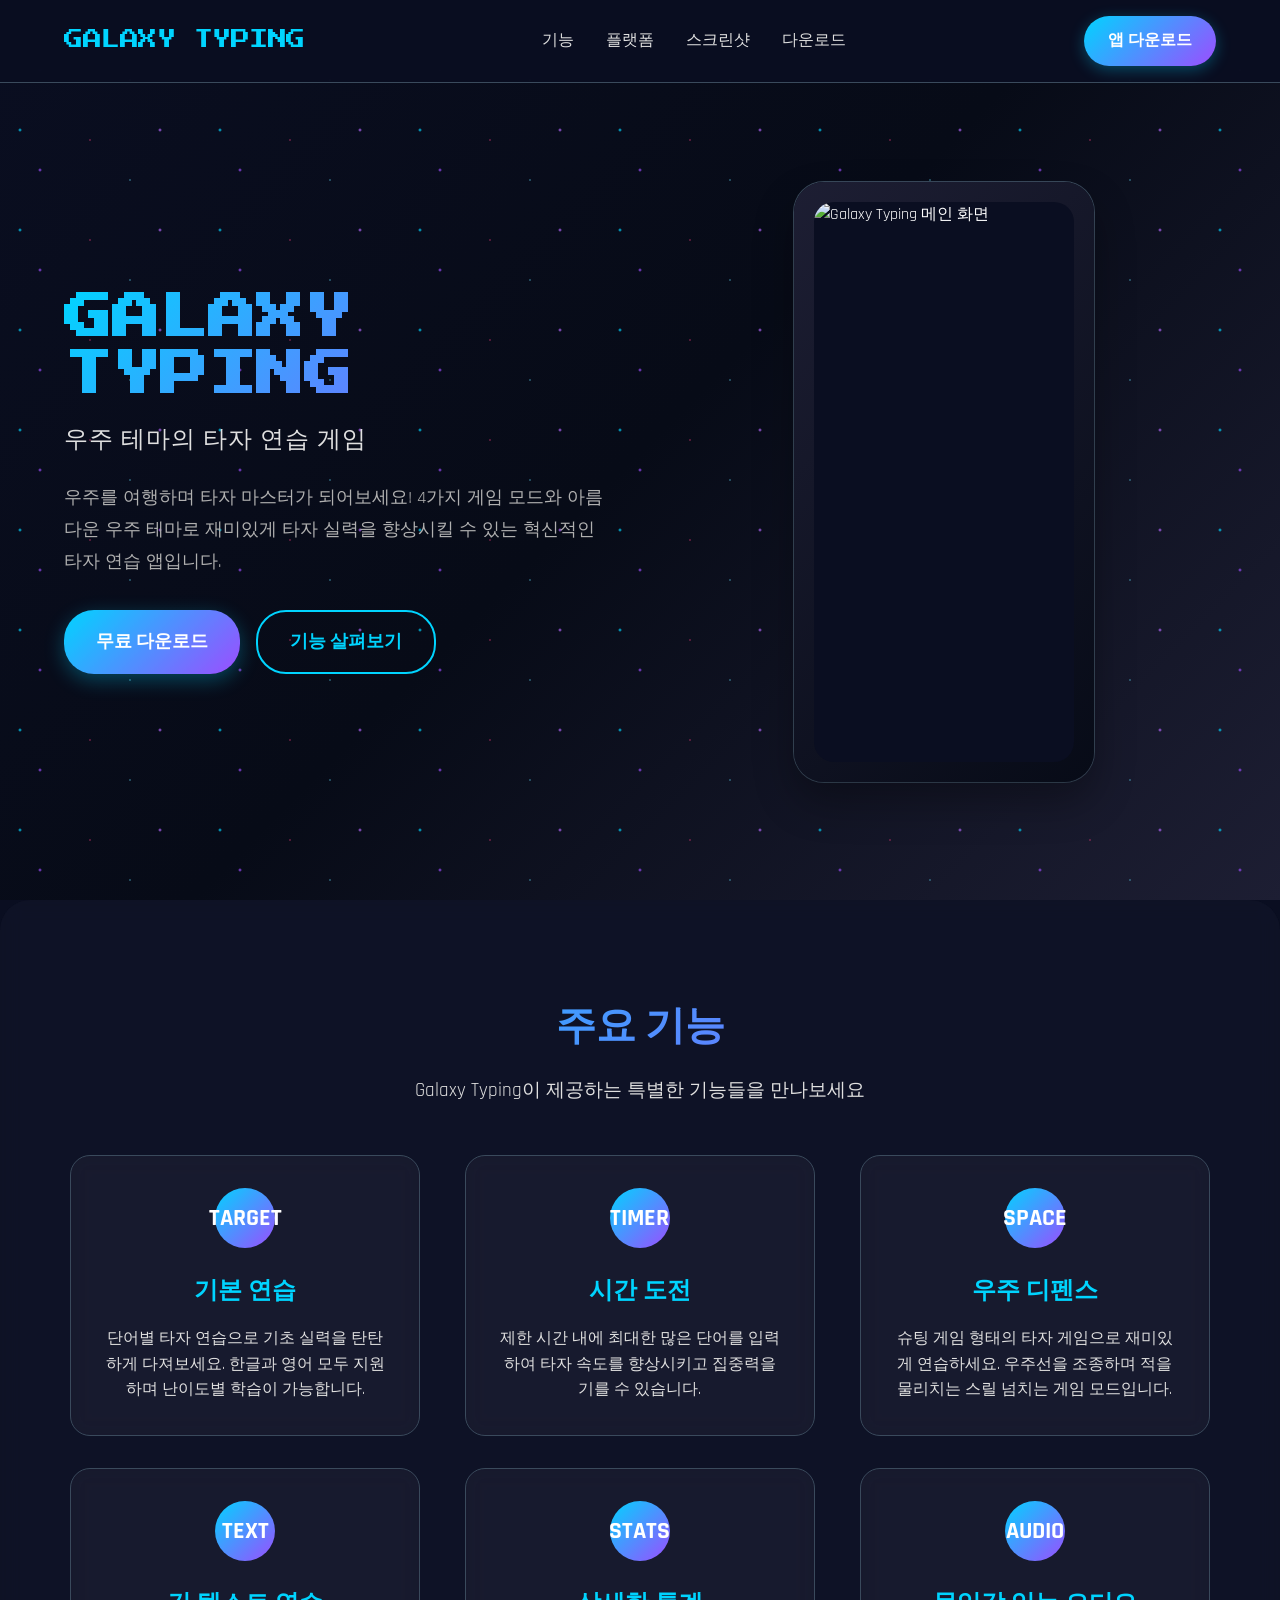
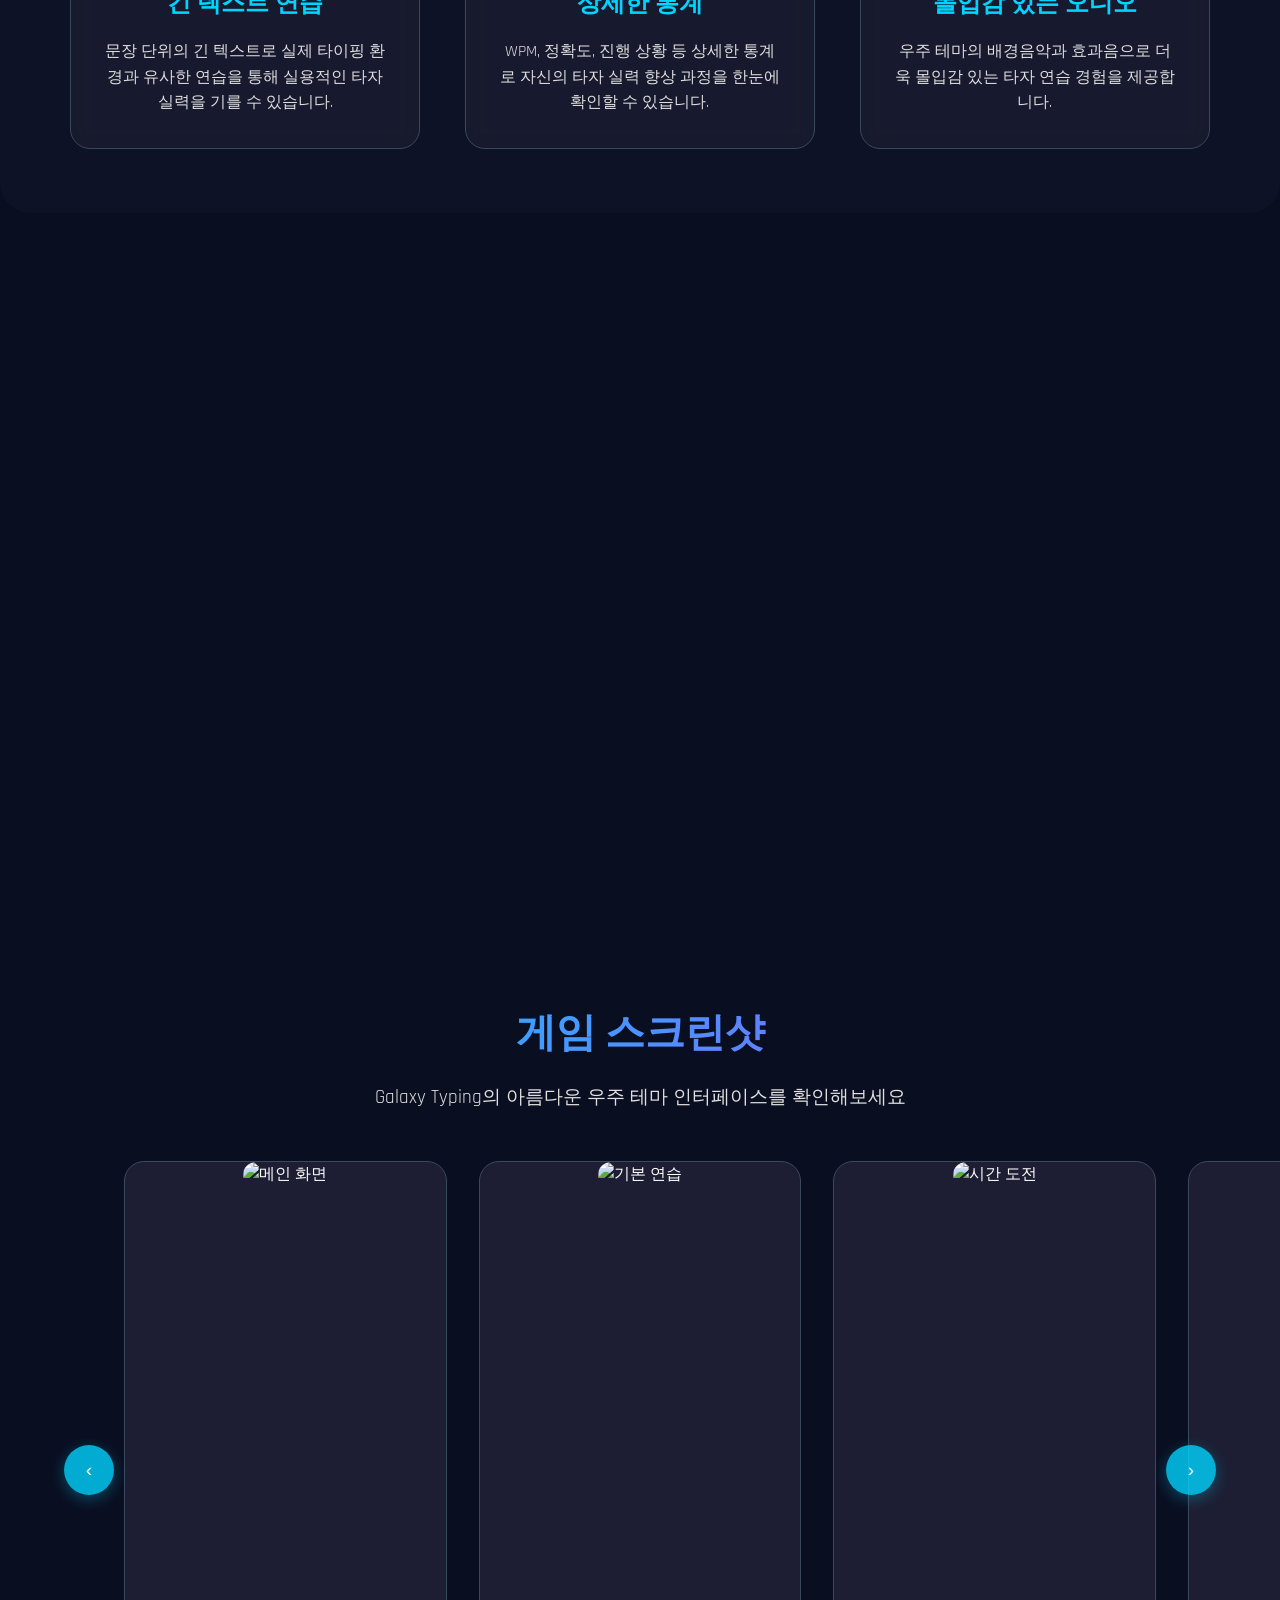
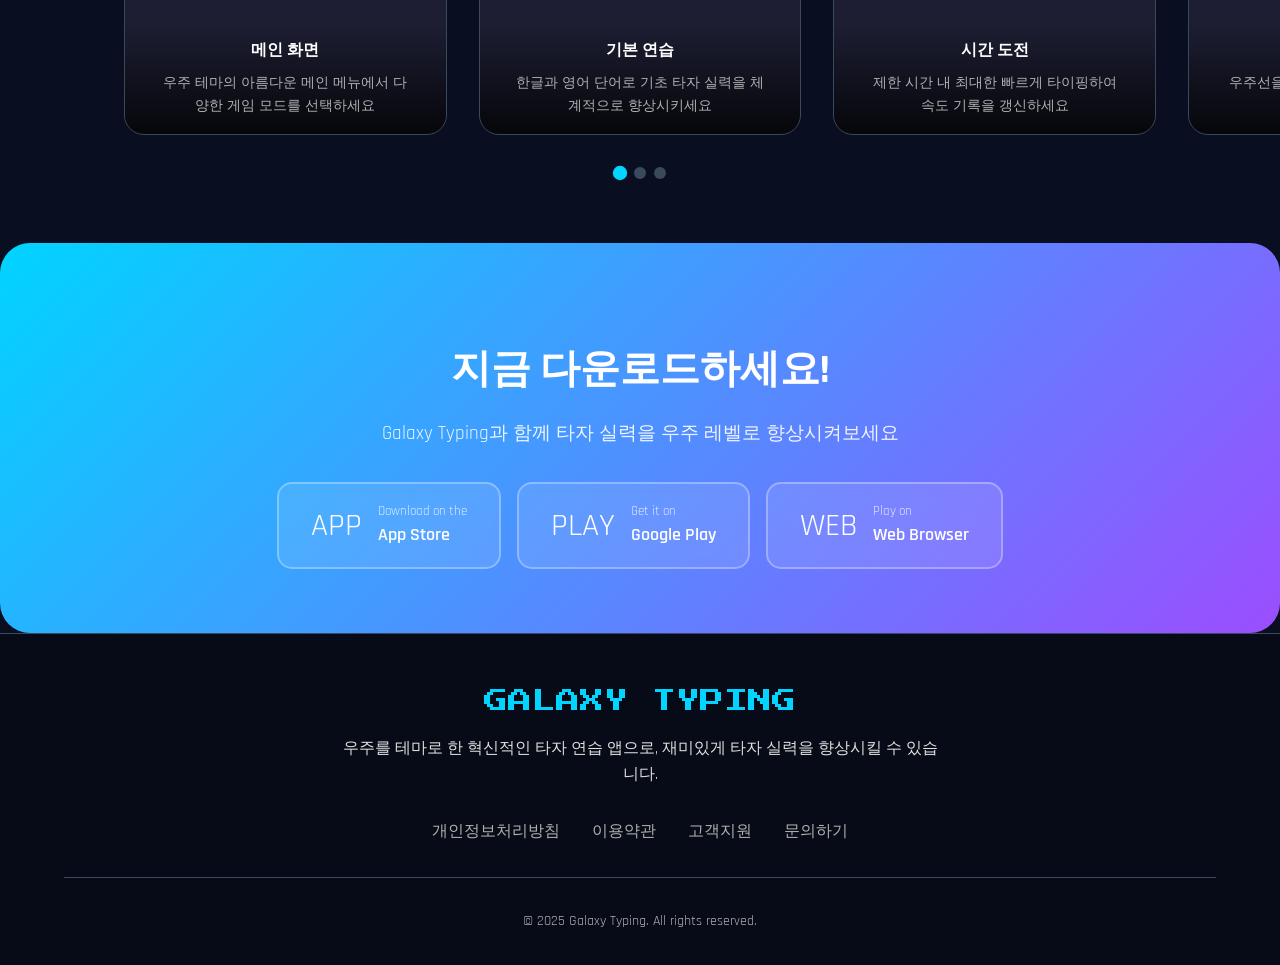
==== galaxy_typing_landing.html @ cd305bac "feat: add Vercel deployment setup with landing page and tools - Add comprehensive Galaxy Typing land" ====
<!DOCTYPE html>
<html lang="ko">

<head>
    <meta charset="UTF-8">
    <meta name="viewport" content="width=device-width, initial-scale=1.0">
    <title>Galaxy Typing - 우주 테마의 타자 연습 게임</title>
    <meta name="description" content="우주를 여행하며 타자 마스터가 되어보세요! 4가지 게임 모드로 재미있게 타자 실력을 향상시키는 Galaxy Typing 앱">
    <meta name="keywords" content="타자연습,타이핑,키보드,교육,학습,우주,게임,속도,정확도,한글,영어,WPM,연습앱,타자게임,스킬,향상,훈련,실력,측정,통계,음악,설정">

    <!-- Open Graph -->
    <meta property="og:title" content="Galaxy Typing - 우주 테마의 타자 연습 게임">
    <meta property="og:description" content="우주를 여행하며 타자 마스터가 되어보세요!">
    <meta property="og:type" content="website">
    <meta property="og:image" content="./assets/images/og-image.png">

    <!-- Fonts -->
    <link rel="preconnect" href="https://fonts.googleapis.com">
    <link rel="preconnect" href="https://fonts.gstatic.com" crossorigin>
    <link
        href="https://fonts.googleapis.com/css2?family=Press+Start+2P&family=Rajdhani:wght@300;400;500;600;700&display=swap"
        rel="stylesheet">

    <!-- Icons -->
    <link rel="apple-touch-icon" sizes="180x180" href="./assets/images/app_icon.png">
    <link rel="icon" type="image/png" sizes="32x32" href="./assets/images/app_icon.png">

    <style>
        :root {
            /* Galaxy Typing 색상 팔레트 */
            --primary: #00D4FF;
            --primary-light: #66E0FF;
            --primary-dark: #0099CC;
            --secondary: #9C4DFF;
            --secondary-light: #B366FF;
            --secondary-dark: #7B2CBF;
            --accent: #FF4081;
            --background: #0A0E21;
            --background-lighter: #1D1E33;
            --background-darker: #070B17;
            --text-primary: #FFFFFF;
            --text-secondary: #E0E0E0;
            --text-muted: #B0B0B0;
            --border-color: #3A4A5C;
        }

        * {
            margin: 0;
            padding: 0;
            box-sizing: border-box;
        }

        body {
            font-family: 'Rajdhani', sans-serif;
            background: var(--background);
            color: var(--text-primary);
            line-height: 1.6;
            overflow-x: hidden;
        }

        /* 우주 배경 애니메이션 */
        .space-background {
            position: fixed;
            top: 0;
            left: 0;
            width: 100%;
            height: 100%;
            background: linear-gradient(135deg, var(--background) 0%, var(--background-darker) 50%, var(--background-lighter) 100%);
            z-index: -2;
        }

        .stars {
            position: fixed;
            top: 0;
            left: 0;
            width: 100%;
            height: 100%;
            z-index: -1;
            background-image:
                radial-gradient(2px 2px at 20px 30px, var(--primary), transparent),
                radial-gradient(2px 2px at 40px 70px, var(--secondary), transparent),
                radial-gradient(1px 1px at 90px 40px, var(--accent), transparent),
                radial-gradient(1px 1px at 130px 80px, var(--primary-light), transparent),
                radial-gradient(2px 2px at 160px 30px, var(--secondary-light), transparent);
            background-repeat: repeat;
            background-size: 200px 100px;
            animation: twinkle 20s linear infinite;
        }

        @keyframes twinkle {

            0%,
            100% {
                opacity: 0.5;
            }

            50% {
                opacity: 1;
            }
        }

        /* 헤더 */
        .header {
            position: fixed;
            top: 0;
            left: 0;
            right: 0;
            background: rgba(10, 14, 33, 0.95);
            backdrop-filter: blur(10px);
            border-bottom: 1px solid var(--border-color);
            z-index: 1000;
            transition: all 0.3s ease;
        }

        .nav {
            display: flex;
            justify-content: space-between;
            align-items: center;
            padding: 1rem 5%;
            max-width: 1400px;
            margin: 0 auto;
        }

        .logo {
            font-family: 'Press Start 2P', monospace;
            font-size: 1.2rem;
            color: var(--primary);
            text-decoration: none;
            letter-spacing: -0.5px;
        }

        .nav-links {
            display: flex;
            list-style: none;
            gap: 2rem;
        }

        .nav-links a {
            color: var(--text-secondary);
            text-decoration: none;
            font-weight: 500;
            transition: color 0.3s ease;
            position: relative;
        }

        .nav-links a:hover {
            color: var(--primary);
        }

        .nav-links a::after {
            content: '';
            position: absolute;
            bottom: -5px;
            left: 0;
            width: 0;
            height: 2px;
            background: var(--primary);
            transition: width 0.3s ease;
        }

        .nav-links a:hover::after {
            width: 100%;
        }

        .download-btn {
            background: linear-gradient(135deg, var(--primary), var(--secondary));
            color: white;
            padding: 0.75rem 1.5rem;
            border-radius: 25px;
            text-decoration: none;
            font-weight: 600;
            transition: all 0.3s ease;
            box-shadow: 0 4px 15px rgba(0, 212, 255, 0.3);
        }

        .download-btn:hover {
            transform: translateY(-2px);
            box-shadow: 0 6px 20px rgba(0, 212, 255, 0.4);
        }

        /* 모바일 메뉴 */
        .mobile-menu-btn {
            display: none;
            background: none;
            border: none;
            color: var(--text-primary);
            font-size: 1.5rem;
            cursor: pointer;
        }

        /* 메인 섹션들 */
        .section {
            padding: 6rem 5% 4rem;
            max-width: 1400px;
            margin: 0 auto;
        }

        /* 히어로 섹션 */
        .hero {
            min-height: 100vh;
            display: flex;
            align-items: center;
            justify-content: space-between;
            gap: 4rem;
            padding-top: 8rem;
        }

        .hero-content {
            flex: 1;
            max-width: 600px;
        }

        .hero-title {
            font-family: 'Press Start 2P', monospace;
            font-size: 3rem;
            background: linear-gradient(135deg, var(--primary), var(--secondary));
            -webkit-background-clip: text;
            -webkit-text-fill-color: transparent;
            background-clip: text;
            margin-bottom: 1rem;
            line-height: 1.2;
        }

        .hero-subtitle {
            font-size: 1.5rem;
            color: var(--text-secondary);
            margin-bottom: 1.5rem;
            font-weight: 500;
            letter-spacing: 1px;
        }

        .hero-description {
            font-size: 1.1rem;
            color: var(--text-muted);
            margin-bottom: 2rem;
            line-height: 1.8;
        }

        .hero-buttons {
            display: flex;
            gap: 1rem;
            flex-wrap: wrap;
        }

        .btn-primary {
            background: linear-gradient(135deg, var(--primary), var(--secondary));
            color: white;
            padding: 1rem 2rem;
            border-radius: 30px;
            text-decoration: none;
            font-weight: 600;
            font-size: 1.1rem;
            transition: all 0.3s ease;
            box-shadow: 0 6px 20px rgba(0, 212, 255, 0.3);
            display: inline-flex;
            align-items: center;
            gap: 0.5rem;
        }

        .btn-primary:hover {
            transform: translateY(-3px);
            box-shadow: 0 8px 25px rgba(0, 212, 255, 0.4);
        }

        .btn-secondary {
            background: transparent;
            color: var(--primary);
            padding: 1rem 2rem;
            border: 2px solid var(--primary);
            border-radius: 30px;
            text-decoration: none;
            font-weight: 600;
            font-size: 1.1rem;
            transition: all 0.3s ease;
        }

        .btn-secondary:hover {
            background: var(--primary);
            color: white;
            transform: translateY(-3px);
        }

        .hero-visual {
            flex: 1;
            display: flex;
            justify-content: center;
            align-items: center;
        }

        .phone-mockup {
            position: relative;
            width: 300px;
            height: 600px;
            background: linear-gradient(135deg, var(--background-lighter), var(--background-darker));
            border-radius: 30px;
            padding: 20px;
            box-shadow:
                0 20px 40px rgba(0, 0, 0, 0.3),
                0 0 0 1px var(--border-color);
            animation: float 6s ease-in-out infinite;
        }

        .phone-screen {
            width: 100%;
            height: 100%;
            border-radius: 20px;
            background: var(--background);
            overflow: hidden;
            position: relative;
        }

        .screen-placeholder {
            width: 100%;
            height: 100%;
            background: linear-gradient(135deg, var(--primary), var(--secondary));
            opacity: 0.1;
            display: flex;
            align-items: center;
            justify-content: center;
            font-size: 0.8rem;
            color: var(--text-muted);
            text-align: center;
        }

        @keyframes float {

            0%,
            100% {
                transform: translateY(0px);
            }

            50% {
                transform: translateY(-20px);
            }
        }

        /* 기능 섹션 */
        .features {
            background: rgba(29, 30, 51, 0.3);
            backdrop-filter: blur(10px);
            border-radius: 30px;
            text-align: center;
        }

        .section-title {
            text-align: center;
            font-size: 2.5rem;
            font-weight: 700;
            margin-bottom: 1rem;
            background: linear-gradient(135deg, var(--primary), var(--secondary));
            -webkit-background-clip: text;
            -webkit-text-fill-color: transparent;
            background-clip: text;
        }

        .section-subtitle {
            text-align: center;
            font-size: 1.2rem;
            color: var(--text-secondary);
            margin-bottom: 3rem;
        }

        .features-grid {
            display: grid;
            grid-template-columns: repeat(auto-fit, minmax(300px, 1fr));
            gap: 2rem;
            margin-top: 3rem;
            justify-items: center;
        }

        .feature-card {
            background: rgba(29, 30, 51, 0.6);
            border: 1px solid var(--border-color);
            border-radius: 20px;
            padding: 2rem;
            text-align: center;
            transition: all 0.3s ease;
            backdrop-filter: blur(10px);
            max-width: 350px;
            width: 100%;
        }

        .feature-card:hover {
            transform: translateY(-10px);
            border-color: var(--primary);
            box-shadow: 0 20px 40px rgba(0, 212, 255, 0.1);
        }

        .feature-icon {
            width: 60px;
            height: 60px;
            background: linear-gradient(135deg, var(--primary), var(--secondary));
            border-radius: 50%;
            display: flex;
            align-items: center;
            justify-content: center;
            margin: 0 auto 1.5rem;
            font-size: 1.5rem;
            color: white;
            font-weight: bold;
        }

        .feature-title {
            font-size: 1.5rem;
            font-weight: 600;
            margin-bottom: 1rem;
            color: var(--primary);
        }

        .feature-description {
            color: var(--text-secondary);
            line-height: 1.6;
        }

        /* 스크린샷 갤러리 슬라이더 */
        .screenshots {
            text-align: center;
        }

        .screenshot-slider-container {
            position: relative;
            margin-top: 3rem;
            overflow: visible;
            padding: 0 60px;
        }

        .screenshot-slider-wrapper {
            overflow: visible;
            border-radius: 20px;
        }

        .screenshot-slider {
            display: flex;
            transition: transform 0.5s ease;
            gap: 2rem;
        }

        .screenshot-item {
            min-width: calc(33.333% - 1.33rem);
            border-radius: 20px;
            overflow: hidden;
            background: var(--background-lighter);
            aspect-ratio: 9/16;
            border: 1px solid var(--border-color);
            transition: all 0.3s ease;
            position: relative;
        }

        .screenshot-item:hover {
            transform: scale(1.05);
            border-color: var(--primary);
            box-shadow: 0 20px 40px rgba(0, 212, 255, 0.2);
        }

        .screenshot-image {
            width: 100%;
            height: 100%;
            object-fit: cover;
            border-radius: 15px;
        }

        .screenshot-placeholder {
            width: 100%;
            height: 100%;
            background: linear-gradient(135deg, var(--primary), var(--secondary));
            opacity: 0.1;
            display: flex;
            align-items: center;
            justify-content: center;
            flex-direction: column;
            gap: 1rem;
        }

        .screenshot-overlay {
            position: absolute;
            bottom: 0;
            left: 0;
            right: 0;
            background: linear-gradient(transparent, rgba(0, 0, 0, 0.8));
            padding: 1rem;
            border-radius: 0 0 15px 15px;
        }

        .screenshot-title {
            font-weight: 600;
            color: var(--text-primary);
            margin-bottom: 0.5rem;
        }

        .screenshot-desc {
            font-size: 0.9rem;
            color: var(--text-muted);
            text-align: center;
            padding: 0 1rem;
        }

        .slider-nav {
            position: absolute;
            top: 50%;
            transform: translateY(-50%);
            background: rgba(0, 212, 255, 0.8);
            border: none;
            color: white;
            width: 50px;
            height: 50px;
            border-radius: 50%;
            cursor: pointer;
            font-size: 1.2rem;
            transition: all 0.3s ease;
            z-index: 10;
            box-shadow: 0 4px 15px rgba(0, 212, 255, 0.3);
        }

        .slider-nav:hover {
            background: var(--primary);
            transform: translateY(-50%) scale(1.1);
            box-shadow: 0 6px 20px rgba(0, 212, 255, 0.5);
        }

        .slider-nav.prev {
            left: 0;
        }

        .slider-nav.next {
            right: 0;
        }

        .slider-dots {
            display: flex;
            justify-content: center;
            gap: 0.5rem;
            margin-top: 2rem;
        }

        .slider-dot {
            width: 12px;
            height: 12px;
            border-radius: 50%;
            background: var(--border-color);
            cursor: pointer;
            transition: all 0.3s ease;
        }

        .slider-dot.active {
            background: var(--primary);
            transform: scale(1.2);
        }

        /* 플랫폼 선택 섹션 */
        .platforms {
            background: rgba(29, 30, 51, 0.3);
            backdrop-filter: blur(10px);
            border-radius: 30px;
            text-align: center;
        }

        .platform-grid {
            display: grid;
            grid-template-columns: repeat(auto-fit, minmax(280px, 1fr));
            gap: 2rem;
            margin-top: 3rem;
        }

        .platform-card {
            background: rgba(29, 30, 51, 0.6);
            border: 1px solid var(--border-color);
            border-radius: 20px;
            padding: 2rem;
            text-align: center;
            transition: all 0.3s ease;
            backdrop-filter: blur(10px);
        }

        .platform-card:hover {
            transform: translateY(-10px);
            border-color: var(--primary);
            box-shadow: 0 20px 40px rgba(0, 212, 255, 0.1);
        }

        .platform-icon {
            width: 80px;
            height: 80px;
            background: linear-gradient(135deg, var(--primary), var(--secondary));
            border-radius: 20px;
            display: flex;
            align-items: center;
            justify-content: center;
            margin: 0 auto 1.5rem;
            font-size: 2rem;
            color: white;
        }

        .platform-title {
            font-size: 1.5rem;
            font-weight: 600;
            margin-bottom: 1rem;
            color: var(--primary);
        }

        .platform-description {
            color: var(--text-secondary);
            margin-bottom: 1.5rem;
            line-height: 1.6;
        }

        .platform-btn {
            background: linear-gradient(135deg, var(--primary), var(--secondary));
            color: white;
            padding: 0.75rem 1.5rem;
            border-radius: 25px;
            text-decoration: none;
            font-weight: 600;
            transition: all 0.3s ease;
            display: inline-block;
        }

        .platform-btn:hover {
            transform: translateY(-2px);
            box-shadow: 0 6px 20px rgba(0, 212, 255, 0.4);
        }

        /* 다운로드 섹션 */
        .download {
            background: linear-gradient(135deg, var(--primary), var(--secondary));
            border-radius: 30px;
            text-align: center;
            color: white;
        }

        .download-title {
            font-size: 2.5rem;
            font-weight: 700;
            margin-bottom: 1rem;
        }

        .download-subtitle {
            font-size: 1.2rem;
            margin-bottom: 2rem;
            opacity: 0.9;
        }

        .download-buttons {
            display: flex;
            justify-content: center;
            gap: 1rem;
            flex-wrap: wrap;
        }

        .store-btn {
            background: rgba(255, 255, 255, 0.1);
            border: 2px solid rgba(255, 255, 255, 0.3);
            border-radius: 15px;
            padding: 1rem 2rem;
            color: white;
            text-decoration: none;
            transition: all 0.3s ease;
            display: flex;
            align-items: center;
            gap: 1rem;
            backdrop-filter: blur(10px);
        }

        .store-btn:hover {
            background: rgba(255, 255, 255, 0.2);
            border-color: rgba(255, 255, 255, 0.5);
            transform: translateY(-3px);
        }

        .store-icon {
            font-size: 2rem;
        }

        .store-text {
            text-align: left;
        }

        .store-text-small {
            font-size: 0.8rem;
            opacity: 0.8;
        }

        .store-text-large {
            font-size: 1.1rem;
            font-weight: 600;
        }

        /* 푸터 */
        .footer {
            background: var(--background-darker);
            border-top: 1px solid var(--border-color);
            padding: 3rem 5% 2rem;
            text-align: center;
        }

        .footer-content {
            max-width: 1400px;
            margin: 0 auto;
        }

        .footer-logo {
            font-family: 'Press Start 2P', monospace;
            font-size: 1.5rem;
            color: var(--primary);
            margin-bottom: 1rem;
        }

        .footer-description {
            color: var(--text-secondary);
            margin-bottom: 2rem;
            max-width: 600px;
            margin-left: auto;
            margin-right: auto;
        }

        .footer-links {
            display: flex;
            justify-content: center;
            gap: 2rem;
            margin-bottom: 2rem;
            flex-wrap: wrap;
        }

        .footer-links a {
            color: var(--text-muted);
            text-decoration: none;
            transition: color 0.3s ease;
        }

        .footer-links a:hover {
            color: var(--primary);
        }

        .footer-bottom {
            border-top: 1px solid var(--border-color);
            padding-top: 2rem;
            color: var(--text-muted);
            font-size: 0.9rem;
        }

        /* 반응형 디자인 */
        @media (max-width: 768px) {
            .nav-links {
                display: none;
            }

            .mobile-menu-btn {
                display: block;
            }

            .hero {
                flex-direction: column;
                text-align: center;
                padding-top: 6rem;
            }

            .hero-title {
                font-size: 2rem;
            }

            .hero-subtitle {
                font-size: 1.2rem;
            }

            .phone-mockup {
                width: 250px;
                height: 500px;
            }

            .section {
                padding: 4rem 5% 3rem;
            }

            .section-title {
                font-size: 2rem;
            }

            .features-grid {
                grid-template-columns: 1fr;
            }

            .screenshot-item {
                min-width: calc(50% - 1rem);
            }

            .screenshot-slider-container {
                padding: 0 40px;
            }

            .slider-nav {
                width: 40px;
                height: 40px;
                font-size: 1rem;
            }

            .platform-grid {
                grid-template-columns: 1fr;
            }

            .download-buttons {
                flex-direction: column;
                align-items: center;
            }
        }

        @media (max-width: 480px) {
            .hero-title {
                font-size: 1.5rem;
            }

            .screenshot-item {
                min-width: 100%;
            }

            .screenshot-slider-container {
                padding: 0 30px;
            }

            .slider-nav {
                width: 35px;
                height: 35px;
                font-size: 0.9rem;
            }

            .nav {
                padding: 1rem 3%;
            }

            .section {
                padding: 3rem 3% 2rem;
            }
        }

        /* 스크롤 애니메이션 */
        .fade-in {
            opacity: 0;
            transform: translateY(30px);
            transition: all 0.6s ease;
        }

        .fade-in.visible {
            opacity: 1;
            transform: translateY(0);
        }
    </style>
</head>

<body>
    <!-- 우주 배경 -->
    <div class="space-background"></div>
    <div class="stars"></div>

    <!-- 헤더 -->
    <header class="header">
        <nav class="nav">
            <a href="#" class="logo">GALAXY TYPING</a>
            <ul class="nav-links">
                <li><a href="#features">기능</a></li>
                <li><a href="#platforms">플랫폼</a></li>
                <li><a href="#screenshots">스크린샷</a></li>
                <li><a href="#download">다운로드</a></li>
            </ul>
            <a href="#download" class="download-btn">앱 다운로드</a>
            <button class="mobile-menu-btn">☰</button>
        </nav>
    </header>

    <!-- 히어로 섹션 -->
    <section class="hero section">
        <div class="hero-content fade-in">
            <h1 class="hero-title">GALAXY TYPING</h1>
            <p class="hero-subtitle">우주 테마의 타자 연습 게임</p>
            <p class="hero-description">
                우주를 여행하며 타자 마스터가 되어보세요! 4가지 게임 모드와 아름다운 우주 테마로
                재미있게 타자 실력을 향상시킬 수 있는 혁신적인 타자 연습 앱입니다.
            </p>
            <div class="hero-buttons">
                <a href="#download" class="btn-primary">
                    무료 다운로드
                </a>
                <a href="#features" class="btn-secondary">
                    기능 살펴보기
                </a>
            </div>
        </div>
        <div class="hero-visual fade-in">
            <div class="phone-mockup">
                <div class="phone-screen">
                    <img src="./galaxy_typing/screenshots/main_screen.png" alt="Galaxy Typing 메인 화면"
                        style="width: 100%; height: 100%; object-fit: cover; border-radius: 20px;">
                </div>
            </div>
        </div>
    </section>

    <!-- 기능 섹션 -->
    <section id="features" class="features section fade-in">
        <h2 class="section-title">주요 기능</h2>
        <p class="section-subtitle">Galaxy Typing이 제공하는 특별한 기능들을 만나보세요</p>

        <div class="features-grid">
            <div class="feature-card">
                <div class="feature-icon">TARGET</div>
                <h3 class="feature-title">기본 연습</h3>
                <p class="feature-description">
                    단어별 타자 연습으로 기초 실력을 탄탄하게 다져보세요.
                    한글과 영어 모두 지원하며 난이도별 학습이 가능합니다.
                </p>
            </div>

            <div class="feature-card">
                <div class="feature-icon">TIMER</div>
                <h3 class="feature-title">시간 도전</h3>
                <p class="feature-description">
                    제한 시간 내에 최대한 많은 단어를 입력하여 타자 속도를
                    향상시키고 집중력을 기를 수 있습니다.
                </p>
            </div>

            <div class="feature-card">
                <div class="feature-icon">SPACE</div>
                <h3 class="feature-title">우주 디펜스</h3>
                <p class="feature-description">
                    슈팅 게임 형태의 타자 게임으로 재미있게 연습하세요.
                    우주선을 조종하며 적을 물리치는 스릴 넘치는 게임 모드입니다.
                </p>
            </div>

            <div class="feature-card">
                <div class="feature-icon">TEXT</div>
                <h3 class="feature-title">긴 텍스트 연습</h3>
                <p class="feature-description">
                    문장 단위의 긴 텍스트로 실제 타이핑 환경과 유사한
                    연습을 통해 실용적인 타자 실력을 기를 수 있습니다.
                </p>
            </div>

            <div class="feature-card">
                <div class="feature-icon">STATS</div>
                <h3 class="feature-title">상세한 통계</h3>
                <p class="feature-description">
                    WPM, 정확도, 진행 상황 등 상세한 통계로 자신의
                    타자 실력 향상 과정을 한눈에 확인할 수 있습니다.
                </p>
            </div>

            <div class="feature-card">
                <div class="feature-icon">AUDIO</div>
                <h3 class="feature-title">몰입감 있는 오디오</h3>
                <p class="feature-description">
                    우주 테마의 배경음악과 효과음으로 더욱 몰입감 있는
                    타자 연습 경험을 제공합니다.
                </p>
            </div>
        </div>
    </section>

    <!-- 플랫폼 섹션 -->
    <section id="platforms" class="platforms section fade-in">
        <h2 class="section-title">모든 플랫폼에서 즐기세요</h2>
        <p class="section-subtitle">Galaxy Typing은 모바일부터 데스크톱까지 모든 기기에서 플레이할 수 있습니다</p>

        <div class="platform-grid">
            <div class="platform-card">
                <div class="platform-icon">MOBILE</div>
                <h3 class="platform-title">모바일 앱</h3>
                <p class="platform-description">
                    iOS와 Android에서 최적화된 터치 인터페이스로
                    언제 어디서나 타자 연습을 즐기세요.
                </p>
                <a href="#download" class="platform-btn">앱 다운로드</a>
            </div>

            <div class="platform-card">
                <div class="platform-icon">WEB</div>
                <h3 class="platform-title">웹 버전</h3>
                <p class="platform-description">
                    브라우저에서 바로 플레이할 수 있는 웹 버전으로
                    설치 없이 즉시 타자 연습을 시작하세요.
                </p>
                <a href="./game.html" class="platform-btn">웹에서 플레이</a>
            </div>

            <div class="platform-card">
                <div class="platform-icon">DESKTOP</div>
                <h3 class="platform-title">데스크톱 앱</h3>
                <p class="platform-description">
                    Windows, macOS, Linux에서 전체 화면으로
                    더욱 몰입감 있는 타자 연습 경험을 제공합니다.
                </p>
                <a href="#download" class="platform-btn">데스크톱 다운로드</a>
            </div>
        </div>
    </section>

    <!-- 스크린샷 섹션 -->
    <section id="screenshots" class="screenshots section fade-in">
        <h2 class="section-title">게임 스크린샷</h2>
        <p class="section-subtitle">Galaxy Typing의 아름다운 우주 테마 인터페이스를 확인해보세요</p>

        <div class="screenshot-slider-container">
            <button class="slider-nav prev" onclick="moveSlider(-1)">‹</button>
            <button class="slider-nav next" onclick="moveSlider(1)">›</button>

            <div class="screenshot-slider-wrapper">
                <div class="screenshot-slider" id="screenshotSlider">
                    <div class="screenshot-item">
                        <img src="./galaxy_typing/screenshots/main_screen.png" alt="메인 화면" class="screenshot-image">
                        <div class="screenshot-overlay">
                            <div class="screenshot-title">메인 화면</div>
                            <div class="screenshot-desc">우주 테마의 아름다운 메인 메뉴에서 다양한 게임 모드를 선택하세요</div>
                        </div>
                    </div>

                    <div class="screenshot-item">
                        <img src="./galaxy_typing/screenshots/basic_practice.png" alt="기본 연습" class="screenshot-image">
                        <div class="screenshot-overlay">
                            <div class="screenshot-title">기본 연습</div>
                            <div class="screenshot-desc">한글과 영어 단어로 기초 타자 실력을 체계적으로 향상시키세요</div>
                        </div>
                    </div>

                    <div class="screenshot-item">
                        <img src="./galaxy_typing/screenshots/time_challenge.png" alt="시간 도전" class="screenshot-image">
                        <div class="screenshot-overlay">
                            <div class="screenshot-title">시간 도전</div>
                            <div class="screenshot-desc">제한 시간 내 최대한 빠르게 타이핑하여 속도 기록을 갱신하세요</div>
                        </div>
                    </div>

                    <div class="screenshot-item">
                        <img src="./galaxy_typing/screenshots/space_defense.png" alt="우주 디펜스" class="screenshot-image">
                        <div class="screenshot-overlay">
                            <div class="screenshot-title">우주 디펜스</div>
                            <div class="screenshot-desc">우주선을 조종하며 적을 물리치는 스릴 넘치는 슈팅 타자 게임</div>
                        </div>
                    </div>

                    <div class="screenshot-item">
                        <img src="./galaxy_typing/screenshots/stats_screen.png" alt="통계 화면" class="screenshot-image">
                        <div class="screenshot-overlay">
                            <div class="screenshot-title">통계 화면</div>
                            <div class="screenshot-desc">WPM 속도와 정확도를 분석하여 타자 실력 향상을 확인하세요</div>
                        </div>
                    </div>

                    <div class="screenshot-item">
                        <img src="./galaxy_typing/screenshots/settings_screen.png" alt="설정 화면" class="screenshot-image">
                        <div class="screenshot-overlay">
                            <div class="screenshot-title">설정 화면</div>
                            <div class="screenshot-desc">음량 조절과 난이도 설정으로 개인 맞춤형 게임 환경을 구성하세요</div>
                        </div>
                    </div>

                    <div class="screenshot-item">
                        <img src="./galaxy_typing/screenshots/web_version.png" alt="웹 버전" class="screenshot-image">
                        <div class="screenshot-overlay">
                            <div class="screenshot-title">웹 버전</div>
                            <div class="screenshot-desc">설치 없이 브라우저에서 바로 플레이할 수 있는 편리한 웹 버전</div>
                        </div>
                    </div>

                    <div class="screenshot-item">
                        <img src="./galaxy_typing/screenshots/desktop_version.png" alt="데스크톱 버전"
                            class="screenshot-image">
                        <div class="screenshot-overlay">
                            <div class="screenshot-title">데스크톱 버전</div>
                            <div class="screenshot-desc">큰 화면에서 더욱 몰입감 있게 즐기는 전체 화면 데스크톱 모드</div>
                        </div>
                    </div>
                </div>
            </div>

            <div class="slider-dots" id="sliderDots"></div>
        </div>
    </section>

    <!-- 다운로드 섹션 -->
    <section id="download" class="download section fade-in">
        <h2 class="download-title">지금 다운로드하세요!</h2>
        <p class="download-subtitle">Galaxy Typing과 함께 타자 실력을 우주 레벨로 향상시켜보세요</p>

        <div class="download-buttons">
            <a href="#" class="store-btn">
                <div class="store-icon">APP</div>
                <div class="store-text">
                    <div class="store-text-small">Download on the</div>
                    <div class="store-text-large">App Store</div>
                </div>
            </a>

            <a href="#" class="store-btn">
                <div class="store-icon">PLAY</div>
                <div class="store-text">
                    <div class="store-text-small">Get it on</div>
                    <div class="store-text-large">Google Play</div>
                </div>
            </a>

            <a href="./game.html" class="store-btn">
                <div class="store-icon">WEB</div>
                <div class="store-text">
                    <div class="store-text-small">Play on</div>
                    <div class="store-text-large">Web Browser</div>
                </div>
            </a>
        </div>
    </section>

    <!-- 푸터 -->
    <footer class="footer">
        <div class="footer-content">
            <div class="footer-logo">GALAXY TYPING</div>
            <p class="footer-description">
                우주를 테마로 한 혁신적인 타자 연습 앱으로, 재미있게 타자 실력을 향상시킬 수 있습니다.
            </p>

            <div class="footer-links">
                <a href="#">개인정보처리방침</a>
                <a href="#">이용약관</a>
                <a href="#">고객지원</a>
                <a href="#">문의하기</a>
            </div>

            <div class="footer-bottom">
                <p>&copy; 2025 Galaxy Typing. All rights reserved.</p>
            </div>
        </div>
    </footer>

    <script>
        // 스크린샷 슬라이더
        let currentSlide = 0;
        const totalSlides = document.querySelectorAll('.screenshot-item').length;
        const slidesToShow = 3;
        const maxSlide = Math.max(0, totalSlides - slidesToShow);

        // 슬라이더 도트 생성
        function createDots() {
            const dotsContainer = document.getElementById('sliderDots');
            const totalDots = Math.ceil(totalSlides / slidesToShow);

            for (let i = 0; i < totalDots; i++) {
                const dot = document.createElement('div');
                dot.className = 'slider-dot';
                if (i === 0) dot.classList.add('active');
                dot.addEventListener('click', () => goToSlide(i * slidesToShow));
                dotsContainer.appendChild(dot);
            }
        }

        // 슬라이더 이동
        function moveSlider(direction) {
            currentSlide += direction * slidesToShow;

            if (currentSlide < 0) {
                currentSlide = 0;
            } else if (currentSlide > maxSlide) {
                currentSlide = maxSlide;
            }

            updateSlider();
        }

        // 특정 슬라이드로 이동
        function goToSlide(slideIndex) {
            currentSlide = Math.min(slideIndex, maxSlide);
            updateSlider();
        }

        // 슬라이더 업데이트
        function updateSlider() {
            const slider = document.getElementById('screenshotSlider');
            const translateX = -(currentSlide * (100 / slidesToShow));
            slider.style.transform = `translateX(${translateX}%)`;

            // 도트 업데이트
            const dots = document.querySelectorAll('.slider-dot');
            const activeDotIndex = Math.floor(currentSlide / slidesToShow);

            dots.forEach((dot, index) => {
                dot.classList.toggle('active', index === activeDotIndex);
            });
        }

        // 반응형 슬라이더 업데이트
        function updateResponsiveSlider() {
            const screenWidth = window.innerWidth;
            let newSlidesToShow = 3;

            if (screenWidth <= 480) {
                newSlidesToShow = 1;
            } else if (screenWidth <= 768) {
                newSlidesToShow = 2;
            }

            if (newSlidesToShow !== slidesToShow) {
                // 슬라이더 재설정
                currentSlide = 0;
                updateSlider();
            }
        }

        // 자동 슬라이드 (선택사항)
        function autoSlide() {
            setInterval(() => {
                if (currentSlide >= maxSlide) {
                    currentSlide = 0;
                } else {
                    currentSlide += slidesToShow;
                }
                updateSlider();
            }, 5000);
        }

        // 스크롤 애니메이션
        const observerOptions = {
            threshold: 0.1,
            rootMargin: '0px 0px -50px 0px'
        };

        const observer = new IntersectionObserver((entries) => {
            entries.forEach(entry => {
                if (entry.isIntersecting) {
                    entry.target.classList.add('visible');
                }
            });
        }, observerOptions);

        // 애니메이션 요소들 관찰
        document.querySelectorAll('.fade-in').forEach(el => {
            observer.observe(el);
        });

        // 헤더 스크롤 효과
        window.addEventListener('scroll', () => {
            const header = document.querySelector('.header');
            if (window.scrollY > 100) {
                header.style.background = 'rgba(10, 14, 33, 0.98)';
            } else {
                header.style.background = 'rgba(10, 14, 33, 0.95)';
            }
        });

        // 부드러운 스크롤
        document.querySelectorAll('a[href^="#"]').forEach(anchor => {
            anchor.addEventListener('click', function (e) {
                e.preventDefault();
                const target = document.querySelector(this.getAttribute('href'));
                if (target) {
                    target.scrollIntoView({
                        behavior: 'smooth',
                        block: 'start'
                    });
                }
            });
        });

        // 모바일 메뉴 토글 (추후 구현)
        document.querySelector('.mobile-menu-btn').addEventListener('click', () => {
            // 모바일 메뉴 토글 로직
            console.log('Mobile menu toggle');
        });

        // 초기화
        document.addEventListener('DOMContentLoaded', () => {
            createDots();
            updateSlider();
            // autoSlide(); // 자동 슬라이드 활성화하려면 주석 해제
        });

        // 윈도우 리사이즈 이벤트
        window.addEventListener('resize', updateResponsiveSlider);
    </script>
</body>

</html>
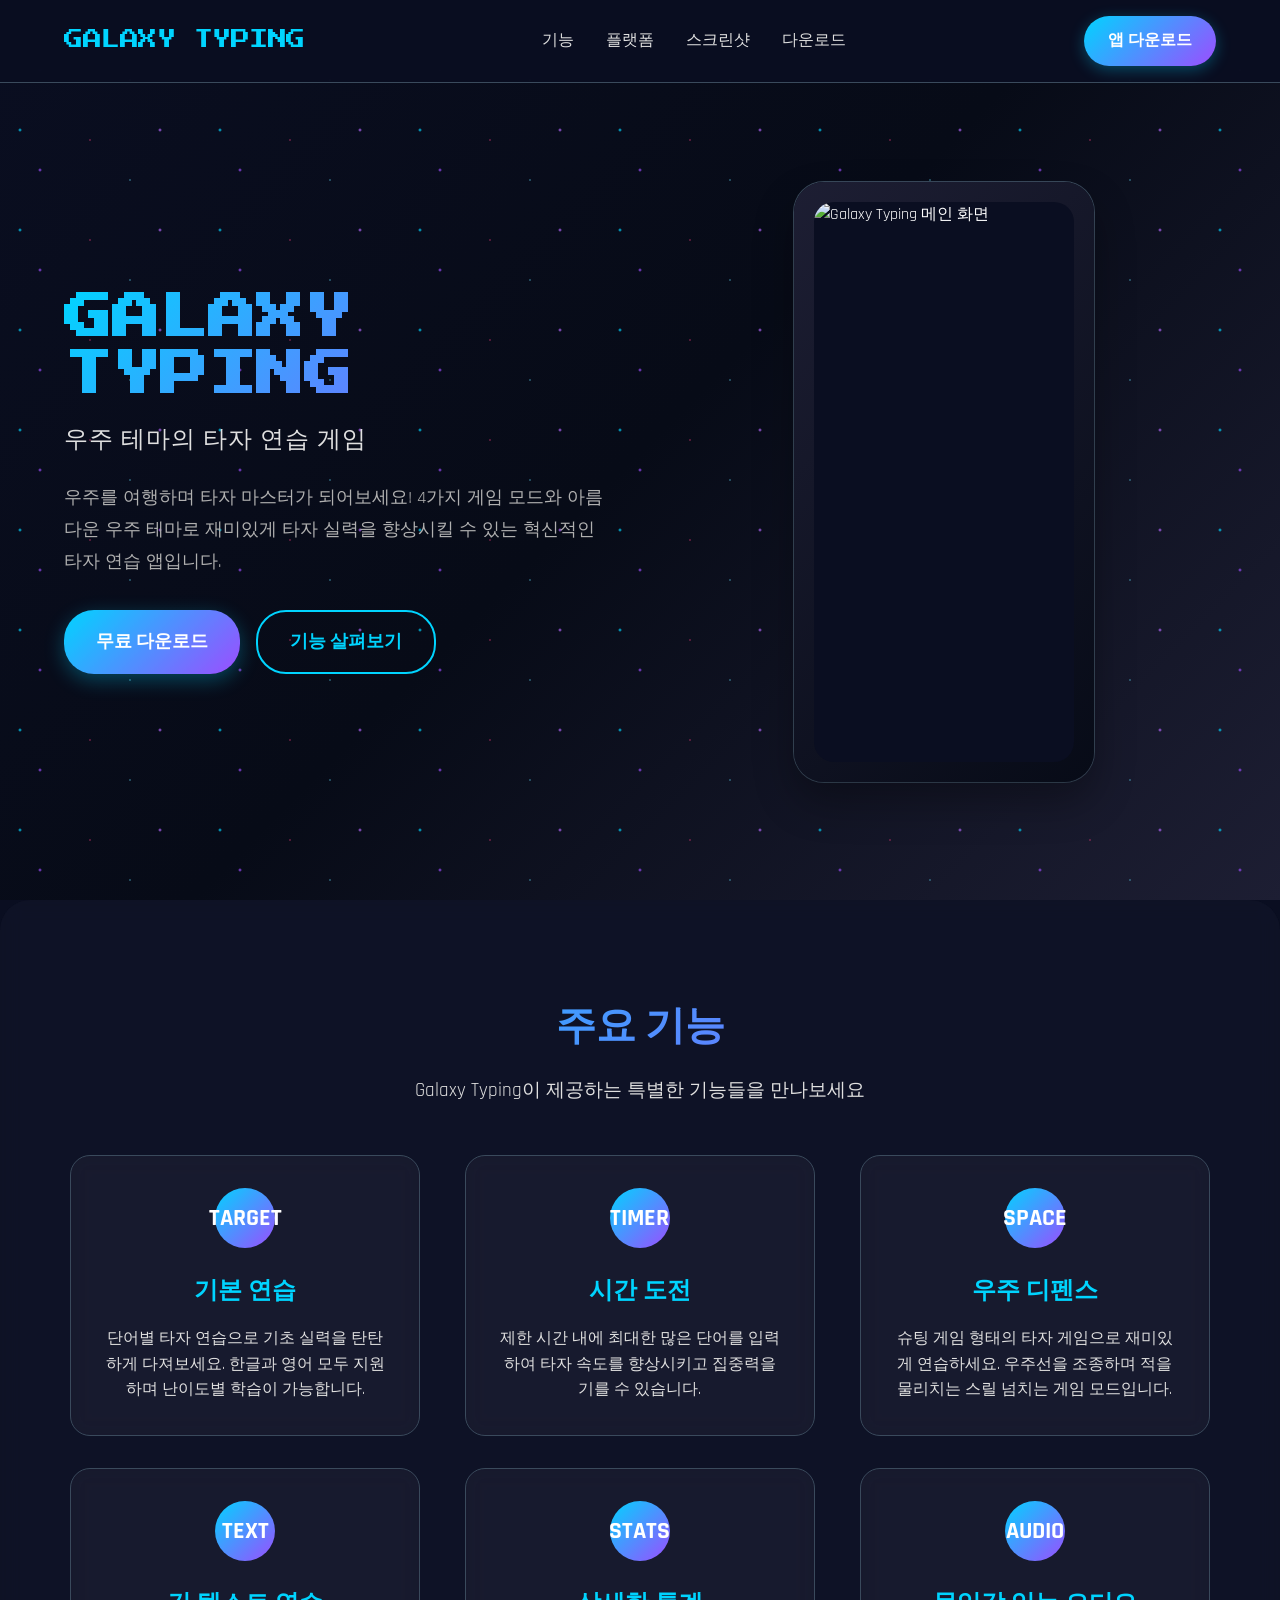
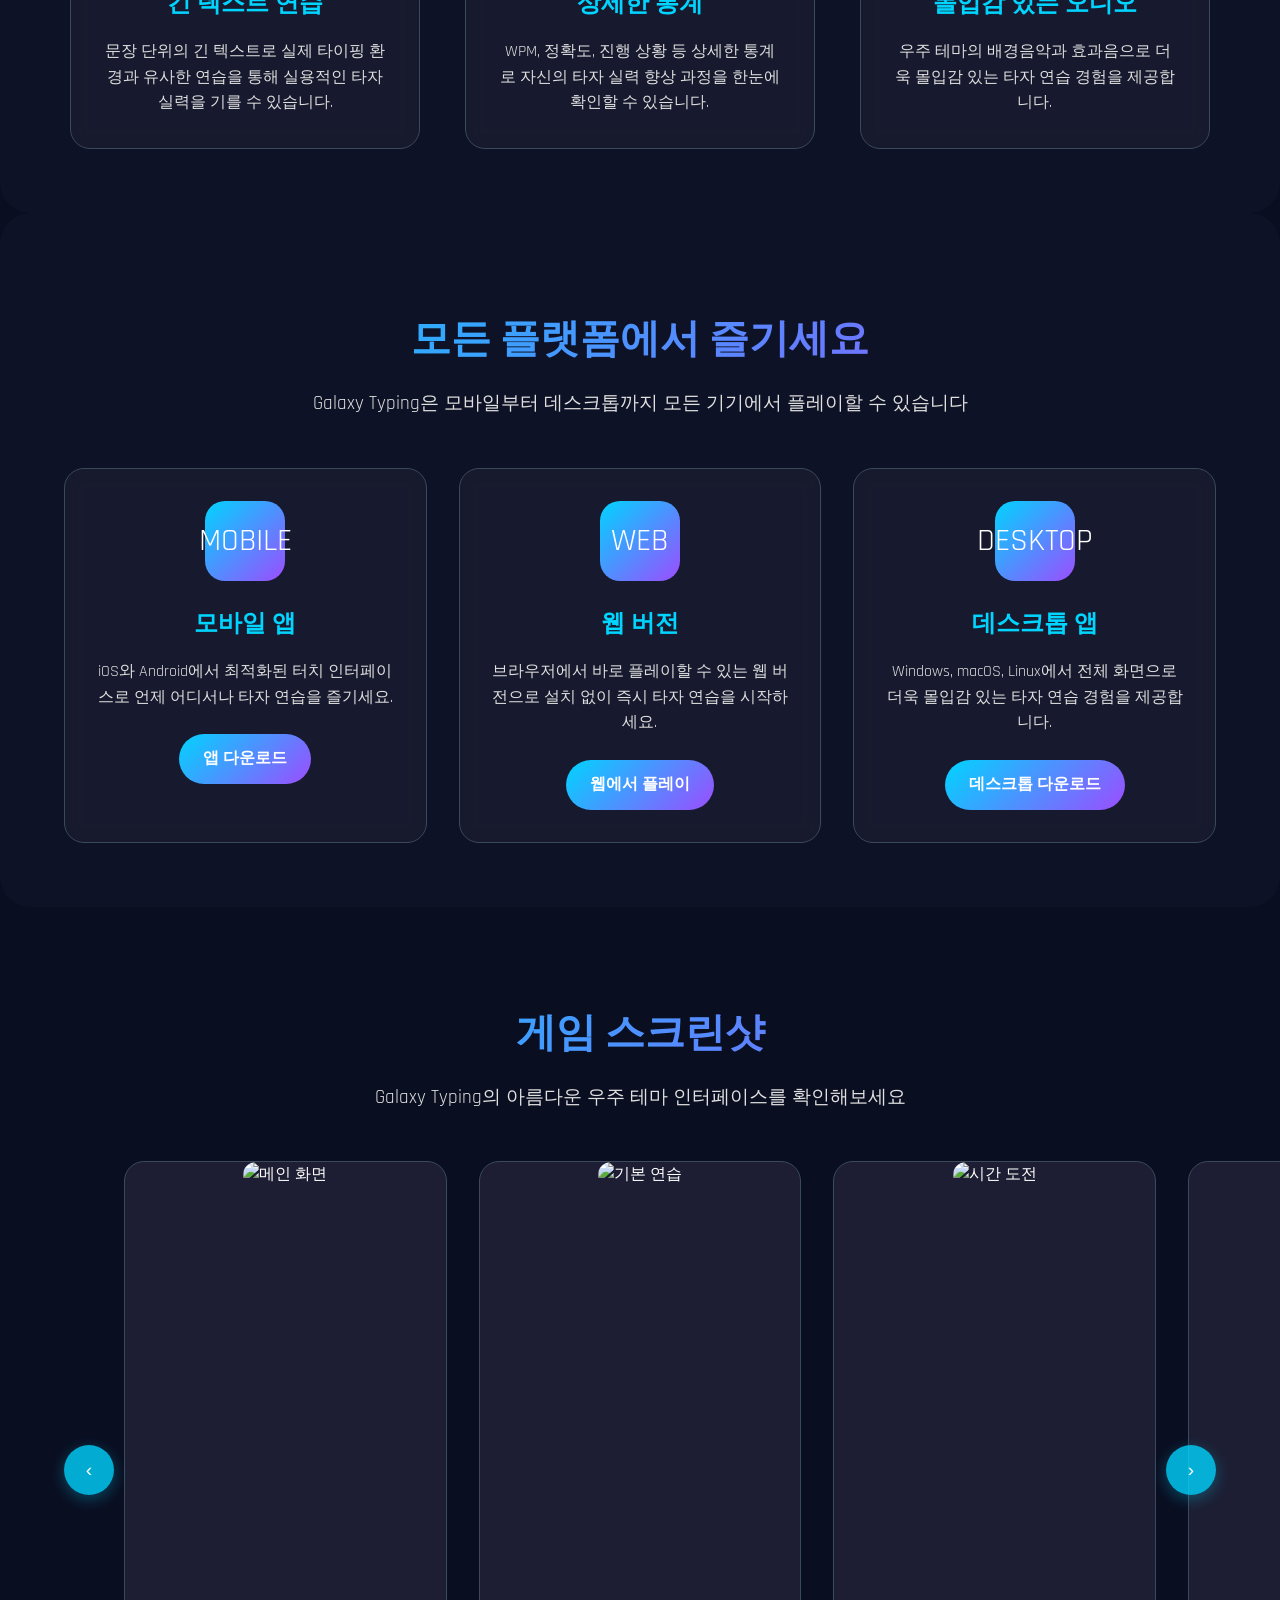
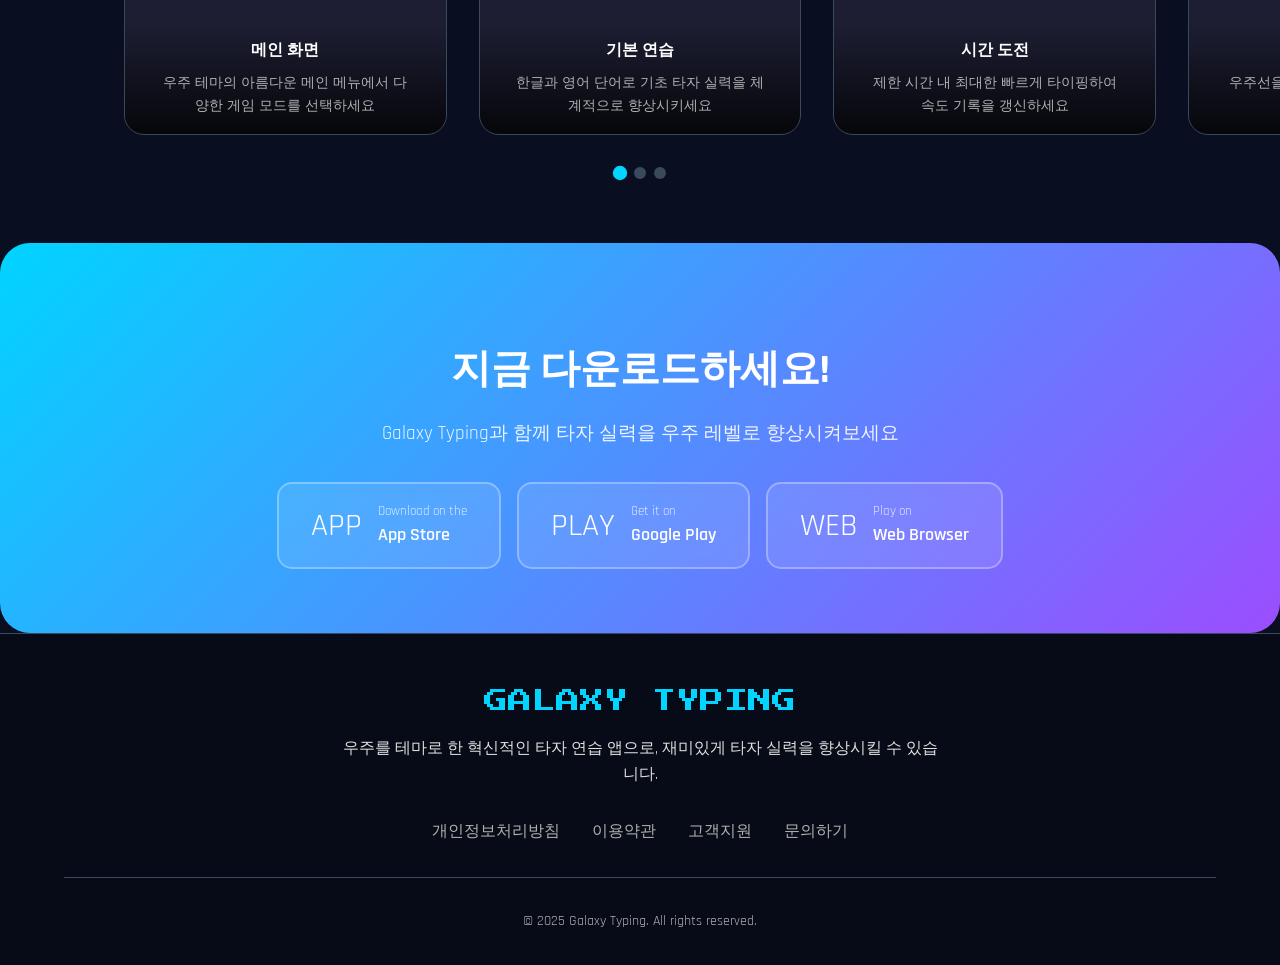
==== commit d20a3fdd: "fix(images): update image paths for Vercel deployment - Change relative paths (./galaxy_typing/scree" ====
--- a/galaxy_typing_landing.html
+++ b/galaxy_typing_landing.html
@@ -885,7 +885,7 @@
         <div class="hero-visual fade-in">
             <div class="phone-mockup">
                 <div class="phone-screen">
-                    <img src="./galaxy_typing/screenshots/main_screen.png" alt="Galaxy Typing 메인 화면"
+                    <img src="/galaxy_typing/screenshots/main_screen.png" alt="Galaxy Typing 메인 화면"
                         style="width: 100%; height: 100%; object-fit: cover; border-radius: 20px;">
                 </div>
             </div>
@@ -1004,7 +1004,7 @@
             <div class="screenshot-slider-wrapper">
                 <div class="screenshot-slider" id="screenshotSlider">
                     <div class="screenshot-item">
-                        <img src="./galaxy_typing/screenshots/main_screen.png" alt="메인 화면" class="screenshot-image">
+                        <img src="/galaxy_typing/screenshots/main_screen.png" alt="메인 화면" class="screenshot-image">
                         <div class="screenshot-overlay">
                             <div class="screenshot-title">메인 화면</div>
                             <div class="screenshot-desc">우주 테마의 아름다운 메인 메뉴에서 다양한 게임 모드를 선택하세요</div>
@@ -1012,7 +1012,7 @@
                     </div>
 
                     <div class="screenshot-item">
-                        <img src="./galaxy_typing/screenshots/basic_practice.png" alt="기본 연습" class="screenshot-image">
+                        <img src="/galaxy_typing/screenshots/basic_practice.png" alt="기본 연습" class="screenshot-image">
                         <div class="screenshot-overlay">
                             <div class="screenshot-title">기본 연습</div>
                             <div class="screenshot-desc">한글과 영어 단어로 기초 타자 실력을 체계적으로 향상시키세요</div>
@@ -1020,7 +1020,7 @@
                     </div>
 
                     <div class="screenshot-item">
-                        <img src="./galaxy_typing/screenshots/time_challenge.png" alt="시간 도전" class="screenshot-image">
+                        <img src="/galaxy_typing/screenshots/time_challenge.png" alt="시간 도전" class="screenshot-image">
                         <div class="screenshot-overlay">
                             <div class="screenshot-title">시간 도전</div>
                             <div class="screenshot-desc">제한 시간 내 최대한 빠르게 타이핑하여 속도 기록을 갱신하세요</div>
@@ -1028,7 +1028,7 @@
                     </div>
 
                     <div class="screenshot-item">
-                        <img src="./galaxy_typing/screenshots/space_defense.png" alt="우주 디펜스" class="screenshot-image">
+                        <img src="/galaxy_typing/screenshots/space_defense.png" alt="우주 디펜스" class="screenshot-image">
                         <div class="screenshot-overlay">
                             <div class="screenshot-title">우주 디펜스</div>
                             <div class="screenshot-desc">우주선을 조종하며 적을 물리치는 스릴 넘치는 슈팅 타자 게임</div>
@@ -1036,7 +1036,7 @@
                     </div>
 
                     <div class="screenshot-item">
-                        <img src="./galaxy_typing/screenshots/stats_screen.png" alt="통계 화면" class="screenshot-image">
+                        <img src="/galaxy_typing/screenshots/stats_screen.png" alt="통계 화면" class="screenshot-image">
                         <div class="screenshot-overlay">
                             <div class="screenshot-title">통계 화면</div>
                             <div class="screenshot-desc">WPM 속도와 정확도를 분석하여 타자 실력 향상을 확인하세요</div>
@@ -1044,7 +1044,7 @@
                     </div>
 
                     <div class="screenshot-item">
-                        <img src="./galaxy_typing/screenshots/settings_screen.png" alt="설정 화면" class="screenshot-image">
+                        <img src="/galaxy_typing/screenshots/settings_screen.png" alt="설정 화면" class="screenshot-image">
                         <div class="screenshot-overlay">
                             <div class="screenshot-title">설정 화면</div>
                             <div class="screenshot-desc">음량 조절과 난이도 설정으로 개인 맞춤형 게임 환경을 구성하세요</div>
@@ -1052,7 +1052,7 @@
                     </div>
 
                     <div class="screenshot-item">
-                        <img src="./galaxy_typing/screenshots/web_version.png" alt="웹 버전" class="screenshot-image">
+                        <img src="/galaxy_typing/screenshots/web_version.png" alt="웹 버전" class="screenshot-image">
                         <div class="screenshot-overlay">
                             <div class="screenshot-title">웹 버전</div>
                             <div class="screenshot-desc">설치 없이 브라우저에서 바로 플레이할 수 있는 편리한 웹 버전</div>
@@ -1060,7 +1060,7 @@
                     </div>
 
                     <div class="screenshot-item">
-                        <img src="./galaxy_typing/screenshots/desktop_version.png" alt="데스크톱 버전"
+                        <img src="/galaxy_typing/screenshots/desktop_version.png" alt="데스크톱 버전"
                             class="screenshot-image">
                         <div class="screenshot-overlay">
                             <div class="screenshot-title">데스크톱 버전</div>
